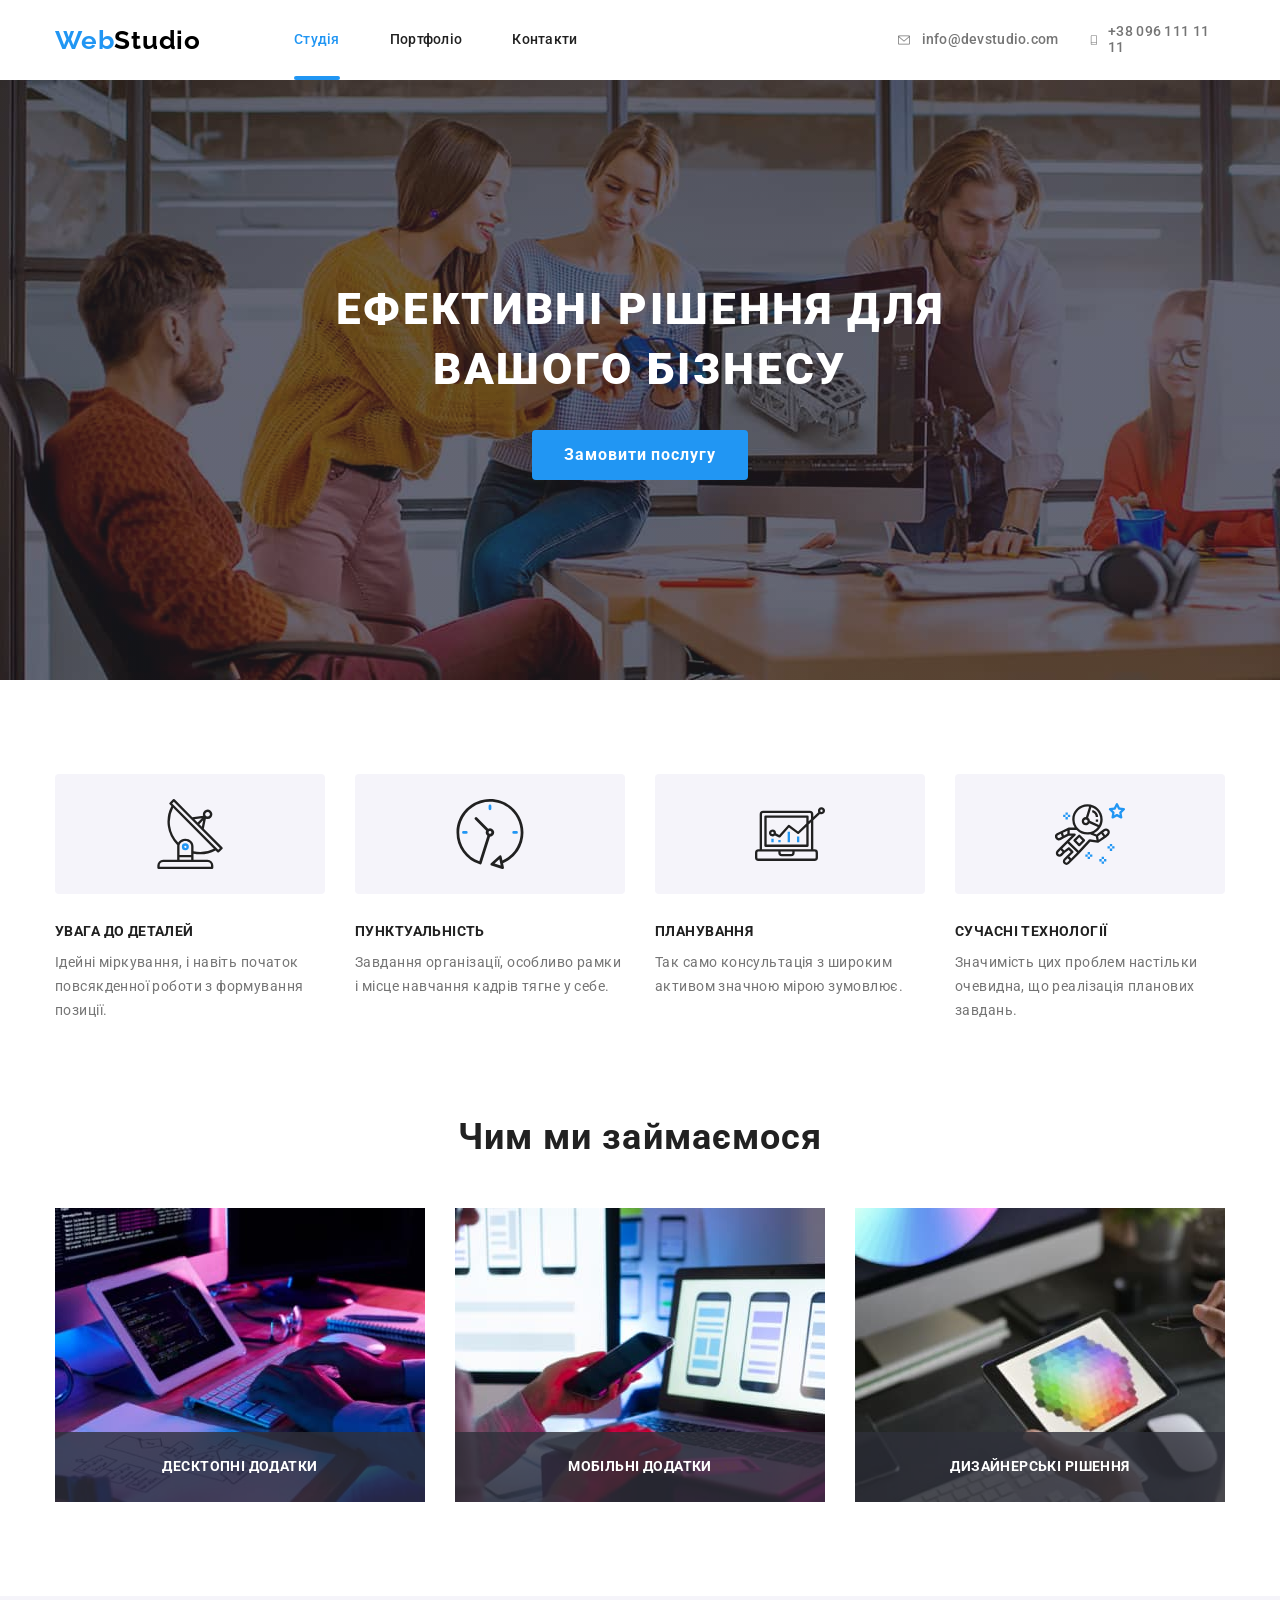
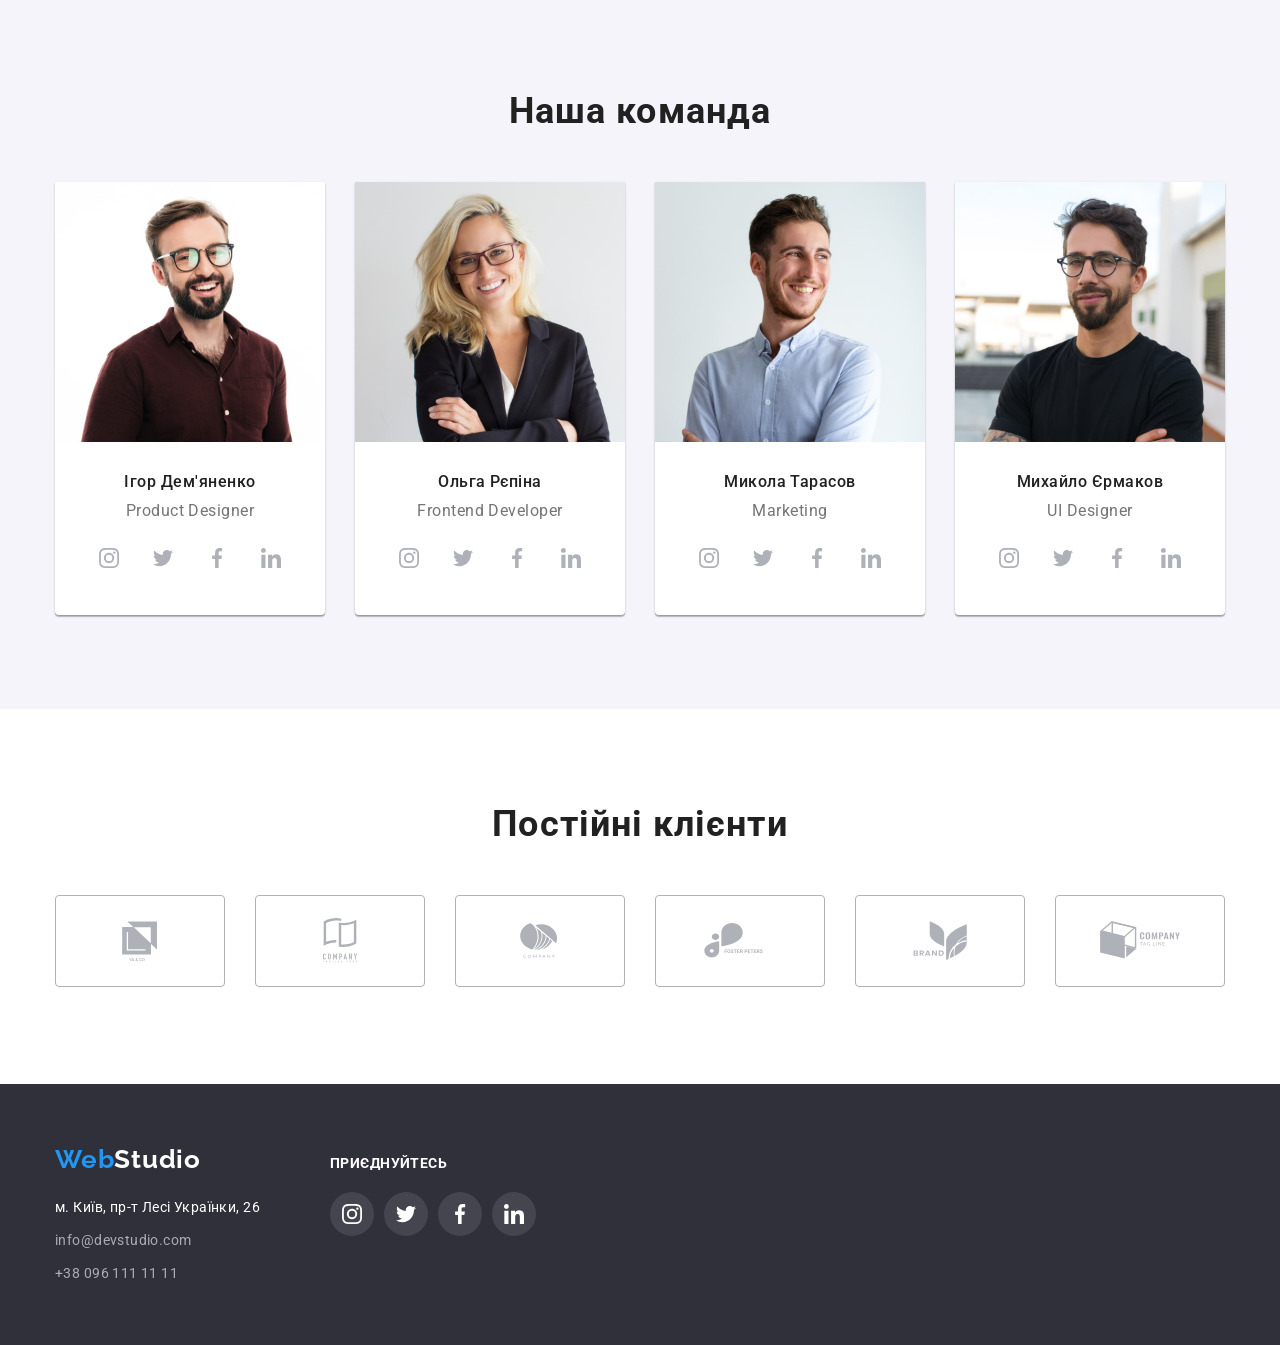
==== index.html @ 21a1889b "Initial commit" ====
<!DOCTYPE html>
<html lang="uk">
<head>
    <meta charset="UTF-8">
    <meta http-equiv="X-UA-Compatible" content="IE=edge">
    <meta name="viewport" content="width=device-width, initial-scale=1.0">
    <title>Студія</title>
    <!-- підключені шрифти -->
    <link rel="preconnect" href="https://fonts.googleapis.com">
    <link rel="preconnect" href="https://fonts.gstatic.com" crossorigin>
    <link href="https://fonts.googleapis.com/css2?family=Raleway:wght@700&family=Roboto:wght@400;500;700;900&display=swap" rel="stylesheet">
    <!--modern-normalize-->
    <link rel="stylesheet" href="https://cdnjs.cloudflare.com/ajax/libs/modern-normalize/1.1.0/modern-normalize.min.css" integrity="sha512-wpPYUAdjBVSE4KJnH1VR1HeZfpl1ub8YT/NKx4PuQ5NmX2tKuGu6U/JRp5y+Y8XG2tV+wKQpNHVUX03MfMFn9Q==" crossorigin="anonymous" referrerpolicy="no-referrer" />
    <!-- підключений css -->
    <link rel="stylesheet" href="./css/styles.css" />
</head>
<body>
    
<!--Шапка сайту-->    
<header>
        <nav>
        <div class="container header-nav">
        <!-- <nav> -->
            <a href="./index.html" class="logo"><span class="logo-span">Web</span>Studio</a>
            <ul class="sity-nav list">
                <li class="item"><a href="./index.html" class="link open">Студія</a></li>
                <li class="item"><a href="./portfolio.html" class="link">Портфоліо</a></li>
                <li class="item"><a href="" class="link">Контакти</a></li>
            </ul>
        <!-- </nav> -->
            <ul class="adr-nav list">
                <li class="nav-mail">
                        <a href="mailto:info@devstudio.com" class="mail">
                            <svg class= "icon-envelope" Width = "16px" Height= "12px" >
                                <use href="./images/icons.svg#envelope"></use>
                            </svg>
                            info@devstudio.com
                        </a>
                </li>
                <li class="nav-tel">
                         <a href="tel:+38096111111" class="tel">
                            <svg class="icon-smartphone" Width = "10px" Height= "16px" >
                                <use href="./images/icons.svg#smartphone"></use>
                            </svg>
                            +38 096 111 11 11
                        </a>
                </li>
            </ul> 
        </div>
        </nav> 
</header>

<div class="container"></div>

<main>
    <!--головний банер-->
    <section class="hero">
        <div class="hero-center">
        <h1 class="hero-title">Ефективні рішення для<br/> вашого бізнесу</h1>
        <button type="button" class="button" data-modal-open>Замовити послугу</button>
        </div>
    </section>
    <!--Головні переваги-->

    <section class="benef">
        <div class="container">
        <h2 hidden>Головні переваги</h2>
        <ul class="benefits">
            <li class="item">
                <div class="benefits-img">
                    <svg Width = 70px Height=70px >
                        <use href="./images/icons.svg#antenna"></use>
                    </svg>
                </div>
                <h3 class="title">УВАГА ДО ДЕТАЛЕЙ</h3>
                <p class="text">Ідейні міркування, і навіть початок повсякденної роботи з формування позиції.</p>
            </li>
            <li class="item">
                <div class="benefits-img">
                    <svg Width = 70px Height=70px >
                        <use href="./images/icons.svg#clock"></use>
                    </svg>
                </div>
                <h3 class="title">ПУНКТУАЛЬНІСТЬ</h3>
                <p class="text">Завдання організації, особливо рамки і місце навчання кадрів тягне у себе.</p>
            </li>
            <li class="item">
                <div class="benefits-img">
                    <svg Width = 70px Height=70px >
                        <use href="./images/icons.svg#diagram"></use>
                    </svg>
                </div>
                <h3 class="title">ПЛАНУВАННЯ</h3>
                <p class="text">Так само консультація з широким активом значною мірою зумовлює.</p>
            </li>
            <li class="item">
                <div class="benefits-img">
                    <svg Width = 70px Height=70px >
                        <use href="./images/icons.svg#astronaut"></use>
                    </svg>
                </div>
                <h3 class="title">СУЧАСНІ ТЕХНОЛОГІЇ</h3>
                <p class="text">Значимість цих проблем настільки очевидна, що реалізація планових завдань.</p>
            </li>
        </ul>
    </div>
    </section>

    <!--Чим ми займаємося-->

    <section class="caption-section">
    <div class="container">
        <h2 class="caption">Чим ми займаємося</h2>
        <ul class="caption-img">
            <li class="item">
                <div class="cap-box">
                    <img src="./images/apply-robot1.jpg" alt="приклади робіт 1" width="370">
                    <div class="cap-overlay">
                        <p>Десктопні додатки</p>
                    </div>
                </div>
            </li>

            <li class="item">
                <div class="cap-box">
                    <img src="./images/apply-robot2.jpg" alt="приклади робіт 2" width="370">
                    <div class="cap-overlay">
                        <p>Мобільні додатки</p>
                    </div>
                </div>                           
            </li>
            
            <li class="item">
                <div class="cap-box">
                    <img src="./images/apply-robot3.jpg" alt="приклади робіт 3" width="370">
                    <div class="cap-overlay">
                        <p>Дизайнерські рішення</p>
                    </div>
                </div>     
            </li>
        </ul>
    </div>
    </section>

    <!--Наша команда-->


    <section class="our-teem">
        <div class="container"> 
        <h2 class="caption">Наша команда</h2>
        <ul class="card-set">
            <li class="item">
                <img src="./images/photo-ihor-demyanenko.jpg" alt="фото Ігор Дем'яненко" width="270" >
                <div class="paragraf">
                    <h3 class="lead">Ігор Дем'яненко</h3>
                    <p class="post">Product Designer</p>
                    <div class="block-icon">
                        <a href="" class="icon">
                            <svg width = "20px" heigh = "20px" >
                                <use href="./images/icons.svg#instagram"></use>
                            </svg>
                        </a>
                        <a href="" class="icon">
                            <svg width = 20px heigh = 20px >
                                <use href="./images/icons.svg#twitter"></use>
                            </svg>
                        </a>
                        <a href="" class="icon">
                            <svg width = 20px heigh = 20px >
                                <use href="./images/icons.svg#facebook"></use>
                            </svg>
                        </a>
                        <a href="" class="icon">
                            <svg width = 20px heigh = 20px >
                                <use href="./images/icons.svg#linkedin"></use>
                            </svg>
                        </a>
                    </div>
                </div>
            </li>

            <li class="item">
                <img src="./images/photo-olga-repina.jpg" alt="фото Ольга Рєпіна" width="270" >
                <div class="paragraf">
                    <h3 class="lead">Ольга Рєпіна</h3>
                    <p class="post">Frontend Developer</p>
                    <div class="block-icon">
                        <a href="" class="icon">
                            <svg width = 20px heigh = 20px >
                                <use href="./images/icons.svg#instagram"></use>
                            </svg>
                        </a>
                        <a href="" class="icon">
                            <svg width = 20px heigh = 20px >
                                <use href="./images/icons.svg#twitter"></use>
                            </svg>
                        </a>
                        <a href="" class="icon">
                            <svg width = 20px heigh = 20px >
                                <use href="./images/icons.svg#facebook"></use>
                            </svg>
                        </a>
                        <a href="" class="icon">
                            <svg width = 20px heigh = 20px >
                                <use href="./images/icons.svg#linkedin"></use>
                            </svg>
                        </a>
                    </div>
                </div>
            </li>

            <li class="item">
                
                <img src="./images/photo-mykola-tarasov.jpg" alt="фото Микола Тарасов" width="270" >
                <div class="paragraf">
                    <h3 class="lead">Микола Тарасов</h3>
                    <p class="post">Marketing</p>
                    <div class="block-icon">
                        <a href="" class="icon">
                            <svg width = 20px heigh = 20px>
                                <use href="./images/icons.svg#instagram"></use>
                            </svg>
                        </a>
                        <a href="" class="icon">
                            <svg width = 20px heigh = 20px >
                                <use href="./images/icons.svg#twitter"></use>
                            </svg>
                        </a>
                        <a href="" class="icon">
                            <svg width = 20px heigh = 20px >
                                <use href="./images/icons.svg#facebook"></use>
                            </svg>
                        </a>
                        <a href="" class="icon">
                            <svg width = 20px heigh = 20px >
                                <use href="./images/icons.svg#linkedin"></use>
                            </svg>
                        </a>
                    </div>
                </div>
            </li>
            
            <li class="item">
                
                <img src="./images/photo-mykhailo-yermakov.jpg" alt="фото Михайло Єрмаков" width="270" >
                <div class="paragraf">
                    <h3 class="lead">Михайло Єрмаков</h3>
                    <p class="post">UI Designer</p>
                    <div class="block-icon">
                        <a href="" class="icon">
                            <svg width = 20px heigh = 20px>
                                <use href="./images/icons.svg#instagram"></use>
                            </svg>
                        </a>
                        <a href="" class="icon">
                            <svg width = 20px heigh = 20px >
                                <use href="./images/icons.svg#twitter"></use>
                            </svg>
                        </a>
                        <a href="" class="icon">
                            <svg width = 20px heigh = 20px >
                                <use href="./images/icons.svg#facebook"></use>
                            </svg>
                        </a>
                        <a href="" class="icon">
                            <svg width = 20px heigh = 20px >
                                <use href="./images/icons.svg#linkedin"></use>
                            </svg>
                        </a>
                    </div>
                </div>
            </li>  
        </ul>
        </div>
    </section>
    <section class="client">
        <div class="container">
            <h2 class="caption">Постійні клієнти</h2>
            <ul class="client-logo">
                <li>
                    <a href="" class="logo-icon">
                        <svg width = 106px heigh = 60px >
                            <use href="./images/icons.svg#Logo-1"></use>
                        </svg>
                    </a>
                </li>
                <li>
                    <a href="" class="logo-icon">
                        <svg width = 106px heigh = 60px >
                            <use href="./images/icons.svg#Logo-2"></use>
                        </svg>
                    </a>
                </li>
                <li>
                    <a href="" class="logo-icon">
                        <svg width = 106px heigh = 60px >
                            <use href="./images/icons.svg#Logo-3"></use>
                        </svg>
                    </a>
                </li>
                <li>
                    <a href="" class="logo-icon">
                        <svg width = 106px heigh = 60px >
                            <use href="./images/icons.svg#Logo-4"></use>
                        </svg>
                    </a>
                </li>
                <li>
                    <a href="" class="logo-icon">
                        <svg width = 106px heigh = 60px >
                            <use href="./images/icons.svg#Logo-5"></use>
                        </svg>
                    </a>
                </li>
                <li>
                    <a href="" class="logo-icon">
                        <svg width = 106px heigh = 60px >
                            <use href="./images/icons.svg#Logo-6"></use>
                        </svg>
                    </a>
                </li>
            </ul>
        </div>
    </section>

</main>

<!-- Футер -->
    <footer class="footer">
        <div class="container">
            <div>
            <a href="./index.html" class="logo foot-web"><span class="logo-span">Web</span>Studio</a>
            <address>
                <ul class="footer-adr">
                    <li><a href="https://goo.gl/maps/CPtrU1FHBa2aNyZL9" target="_blank" rel="noopener noreferrer nofollow" class="footer-adr">м. Київ, пр-т Лесі Українки, 26</a></li>
                    <li ><a href="mailto:info@devstudio.com" class="footer-nav-mail">info@devstudio.com</a></li>
                    <li ><a href="tel:+38096111111" class="footer-nav-tel">+38 096 111 11 11</a></li>
                </ul>                                  
            </address>
            </div>
            <div class="footer-link">
                <p>приєднуйтесь</p>
                <div class="block-icon">
                    <a href="" class="icon">
                        <svg width = 20px heigh = 20px >
                            <use href="./images/icons.svg#instagram"></use>
                        </svg>
                    </a>
                    <a href="" class="icon">
                        <svg width = 20px heigh = 20px >
                            <use href="./images/icons.svg#twitter"></use>
                        </svg>
                    </a>
                    <a href="" class="icon">
                        <svg width = 20px heigh = 20px >
                            <use href="./images/icons.svg#facebook"></use>
                        </svg>
                    </a>
                    <a href="" class="icon">
                        <svg width = 20px heigh = 20px >
                            <use href="./images/icons.svg#linkedin"></use>
                        </svg>
                    </a>
                </div>
            </div>
        </div>
    </footer>


    <div class="backdrop is-hidden" data-modal>
        <div class="modal">
            <button data-modal-close class="modal-but">
                <svg width = 11px heigh = 11px>
                    <use href="./images/icons.svg#icon-Vector"></use>
                </svg>
            </button>
        </div>
    </div>
    
    <script src="./js/modal.js"></script>
</body>
</html>
---- css/styles.css ----
:root {
  --logo-text-black: #000000;
  --primary-text-color: #212121;
  --title-text-color: #757575;
  --accent-color: #2196F3;
  --primary-background: #F5F5F5;
  --second-background: #2F303A;
  --third-background:#F5F4FA;
  --second-text-color: #FFFFFF;
  --button-background: #188CE8;
  --footer-text-color: rgba(255, 255, 255, 0.6);
  --footer-background: rgba(47, 48, 58, 1);
  --hero-background: rgba(47, 48, 58, 0.4);
  --icon-background-1: #AFB1B8;
  --icon-bacckground-2: rgba(255, 255, 255, 0.1);
  --border: #ECECEC;
  --border-portfolio: #EEEEEE;
  --backdrop-background: rgba(0, 0, 0, 0.2);
  --cap-box-before: rgba(47, 48, 58, 0.8);
}

body {
    color: var(--primary-text-color);
    font-family: "Roboto", sans-serif;

}

h1,
h2,
h3,
h4,
h5,
h6,
p {
  margin: 0;
}

ul, ol{
  margin: 0;
  padding-left: 0;
}

img {
  display: block;
  max-width: 100%;
  height: auto;
}

li {
  list-style: none;
}


.container{
  width: 1200px;
  padding-left: 15px;
  padding-right: 15px;

  margin-left: auto;
  margin-right: auto;

  /* outline: 2px solid tomato; */
}
  /* --------Header-------- */

  /* Logo */
  .logo {
    font-family: Raleway;
    font-weight: 700;
    font-size: 26px;
    letter-spacing: 0.03em;
    line-height: 1.19;
    color: var(--logo-text-black);
    text-decoration: none;
  }

  .logo-span {
    color: var(--accent-color);
  }

/* Site nav */

  header {
    background-color: var(--second-text-color);
  }

  .header-nav{
    display: flex;
    align-items: center;  
  }

  .sity-nav{
      display: flex;
      margin-left: 93px;
      margin-right: 318px;
  }

  .sity-nav .item + .item {
      margin-left: 50px;
  }


  .sity-nav .link {
      display: block;
      padding-top: 32px;
      padding-bottom: 32px;

      color: var(--primary-text-color);

      text-decoration: none;  
      font-weight: 500;
      font-size: 14px;
      line-height: 1.14; 
      letter-spacing: 0.02em;  

      transition: color 250ms cubic-bezier(0.4, 0, 0.2, 1);
  }

  .link:hover, .link:focus{
      color: var(--accent-color);
  }

  .sity-nav .open {
      color: var(--accent-color);

  }

  .link{
    position: relative;
  }
  .open::after{
    content: "";
    position: absolute;
    width: 100%;
    height: 4px;
    bottom:0;
    right: 0;

    background: #2196F3;
    border-radius: 2px;
  }

/* Контакти */

.adr-nav{
  display: inline-flex;
  align-items: center;
  justify-content: center;
}

  .adr-nav li + li {
    margin-left: 30px;

  }

  .nav-mail, .nav-tel {
    display: inline-flex;
    align-items: center;
    justify-content: center;
  }

      .mail, .tel {
      display: inline-flex;    
      color: var(--title-text-color); 
      fill: var(--title-text-color); 

      text-decoration: none;   
      font-style: normal;
      align-items: center;
      font-weight: 500; 
      font-size: 14px;
      line-height: 1.14;  
      letter-spacing: 0.02em;

      transition: color 250ms cubic-bezier(0.4, 0, 0.2, 1),
      fill 250ms cubic-bezier(0.4, 0, 0.2, 1);;
  }


  .icon-envelope, .icon-smartphone{
    margin-right: 10px;
  }

  .mail:hover, .tel:hover, .adr:hover,
  .mail:focus, .tel:focus, .adr:focus {
    color: var(--accent-color);
    fill: var(--accent-color);
  }

  .line{
    border: 1px solid var(--border);
  }
/* --------main index-------- */

/* Головний банер */

  .hero{
    max-width: 1600px;
    height: 600px;
    margin-left: auto;
    margin-right: auto;
    background-image: linear-gradient(
      to right,
      var(--hero-background) , 
      var(--hero-background)), 
      url("../images/img-hero.jpg");

    background-color: var(--second-background);
  }

  .hero-center{
    padding-top: 200px;
    padding-bottom: 200px;
    text-align: center;
  }

  .hero-center > h1 {
    font-weight: 900;
    font-size: 44px;
    line-height: 1.36;
    letter-spacing: 0.06em;
    text-transform: uppercase;
    color: var(--second-text-color);
  }

  .hero-title{
    margin-bottom: 30px;
  }



/* Кнопка на сторінці Студія */

  .button {

  cursor: pointer;
  min-width: 216px;
  height: 50px; 
  background: var(--accent-color);
  border:none;
  border-radius: 4px;
  font-style: normal;
  font-family: inherit;
  letter-spacing: 0.06em;
  font-weight: 700;
  font-size: 16px;
  line-height: 1.88;
  text-align: center;
  color: var(--second-text-color);
  box-shadow: none;

  transition: box-shadow 250ms cubic-bezier(0.4, 0, 0.2, 1),
  background 250ms cubic-bezier(0.4, 0, 0.2, 1);

  }


  .button:hover, .button:focus{
    background: var(--button-background);
    box-shadow: 0px 3px 1px rgba(0, 0, 0, 0.1), 0px 1px 2px rgba(0, 0, 0, 0.08), 0px 2px 2px rgba(0, 0, 0, 0.12);
  }


/* Секція - Головні переваги */
  .benef{
    padding-top: 94px;
    padding-bottom: 94px;
    
  }
  .benefits{
    display: flex;

  }

  .benefits > .item{
    width: 270px;
  }

  .benefits .item +.item{
    margin-left: 30px;
  }

  .benefits-img{
    display: flex;
    justify-content: center;
    align-items: center;
    
    width: 270px;
    height: 120px;   
    background-color: var(--third-background);
    border-radius: 4px;
    margin-bottom: 30px;

  }

  .title{
    margin-top: 0;
    margin-bottom: 10px;
    font-weight: 700;
    font-size: 14px;
    line-height: 1.14;
    letter-spacing: 0.03em;
    text-transform: uppercase;
  }

  .text {
    margin: 0;
    color: var(--title-text-color);
    font-size: 14px;
    line-height: 1.72;
    letter-spacing: 0.03em;
  }
  
/* Секція - Чим ми займаємося */

  .caption {
    margin-bottom: 50px;

    text-align: center;
    font-size: 36px;
    line-height: 1.17;
    font-weight: 700;
    letter-spacing: 0.03em;
  }

  .caption-section{
    padding-bottom: 94px;
  }


  .caption-img{
    display: flex;

  }

  .caption-img .item + .item{
    margin-left: 30px;
  }

.cap-box{
  position: relative;
}

.cap-overlay{
  position: absolute;
  left: 50%;
  bottom: 27px;
  transform: translate(-50%) ;

  font-weight: 700;
  font-size: 14px;
  line-height: 1.14;
  letter-spacing: 0.03em;
  text-transform: uppercase;
  color: var(--second-text-color);
  /* opacity: 0; */
}

.cap-box::before {
  position: absolute;
  width: 100%;
  height: 70px;
  content: "";
  bottom: 0;
 
  background: var(--cap-box-before);

  /* opacity: 0; */
}

/* .item:hover .cap-box::before, .cap-box:focus .cap-box::before, 
.cap-box:hover .cap-overlay, .cap-box:focus .cap-overlay {
  opacity: 1;
} */

/* Секція - Наша команда */

  .our-teem {
    background: var(--third-background);
    padding-top: 94px;
    padding-bottom: 94px;
  }

  .card-set{
    display: flex;
    gap: 30px;
    margin-bottom: 0;
    margin-left: 0;
  
  
  }
  .card-set .item {
   background-color: var(--second-text-color); 
   box-shadow: 0px 1px 3px rgba(0, 0, 0, 0.12), 0px 1px 1px rgba(0, 0, 0, 0.14), 0px 2px 1px rgba(0, 0, 0, 0.2);
   border-radius: 0px 0px 4px 4px;
  }

  .paragraf{
    margin-bottom: 30px;
    margin-top: 30px;
  }

  .lead {


    font-size: 16px;
    line-height: 1.19;
    text-align: center;
    font-weight: 500;
    letter-spacing: 0.03em;
  }

  .post {
    margin-top: 10px;
    margin-bottom: 16px;
    font-size: 16px;
    line-height: 1.19;
    text-align: center;
    letter-spacing: 0.03em;
    color: var(--title-text-color);
    
  }

  /* БЛОК соц. мереж*/

  .block-icon{
    display: inline-flex;
    margin-left: 32px;
  }

  .icon{
    display: flex;
    height: 44px;
    width: 44px;
    border-radius:22px;
    justify-content: center;
    background-color: var(--second-text-color);
    fill: var(--icon-background-1);

    transition: fill 250ms cubic-bezier(0.4, 0, 0.2, 1),
    background-color 250ms cubic-bezier(0.4, 0, 0.2, 1);
  }

  .block-icon .icon+.icon{
    margin-left: 10px
  }

  .icon:hover, .icon:focus{
    background-color: var(--accent-color);
    fill: var(--second-text-color);
  }

/* Постійні клієнти */

.client > .container {
  display: block;
  justify-content: center;
  /* background-color: var(--primary-background); */
}

.client {
  padding-bottom: 94px;
  padding-top: 94px;
}


.client-logo{
  display: inline-flex;
}

.client-logo li + li{
 margin-left: 30px ;
}

.logo-icon{
  display: flex;
  width: 170px;
  height: 92px;
  border: 1px solid var(--icon-background-1);
  border-radius: 4px;
  justify-content: center;
  fill: var(--icon-background-1);

  transition: fill 250ms cubic-bezier(0.4, 0, 0.2, 1),
  border 250ms cubic-bezier(0.4, 0, 0.2, 1);
}

.logo-icon:hover, .logo-icon:focus{
  fill: var(--accent-color);
  border: 1px solid var(--accent-color);
}


/* --------footer-------- */

  .footer {

    background-color: var(--footer-background); 
    padding-top: 60px;
    padding-bottom: 60px;
    display: flex;
  }

  .footer-nav-mail, .footer-nav-tel, .footer-adr  {
    color: var(--footer-text-color); 
    text-decoration: none;  
    font-style: normal;
    font-weight: 400;
    font-size: 14px;
    line-height: 1.72;
    letter-spacing: 0.03em;

    transition: color 250ms cubic-bezier(0.4, 0, 0.2, 1);
  }

  .footer-adr {
    margin: 0;
    padding: 0;
    margin-top: 20px;

    color: var(--second-text-color);

    transition: color 250ms cubic-bezier(0.4, 0, 0.2, 1);
  }

  .footer-adr li + li{ 
    margin-top: 9px;
  }

  .footer-nav-mail:hover, .footer-nav-tel:hover, .footer-adr:hover,
  .footer-nav-mail:focus, .footer-nav-tel:focus, .footer-adr:focus {
    color: var(--accent-color);
  }

  .foot-web{
    color: var(--second-text-color);
  }

  .footer > .container{
    display: flex;
  }

  .footer-link{
    margin-left: 70px;
    margin-top: 12px;
  }

  .footer-link > p {
    margin-bottom: 20px;

    font-weight: 700;
    text-transform: uppercase;
    font-size: 14px;
    letter-spacing: 0.03em;
    line-height: 1.14;
    color: var(--second-text-color);
  }

  .footer-link > .block-icon{
    margin-left: 0;
  }

  .footer-link > .block-icon > .icon {
    background-color: var(--icon-bacckground-2);
    fill: var(--second-text-color);

    transition: fill 250ms cubic-bezier(0.4, 0, 0.2, 1),
    background-color 250ms cubic-bezier(0.4, 0, 0.2, 1);
  }

  .footer-link > .block-icon > .icon:hover,
  .footer-link > .block-icon > .icon:focus{
    background-color: var(--accent-color);
    fill: var(--second-text-color);
  }


  /* --------main portfolio-------- */

  .container-but{
    display: flex;
    justify-content: center;

    margin-bottom: 50px;
  }

  .container-but .item +.item{
    margin-left: 8px;
  }

  .flex-container{
    display: flex;
    flex-wrap: wrap;
  }

  .flex-container  .item{
    width: 370px;
    margin-right: 30px;
    margin-bottom: 30px;
    background: var(--second-text-color);
    border: 1px solid var(--border-portfolio);
  }


  .flex-container .item:nth-child(3n) {
    margin-right: 0;
  } 

  .flex-container .item:nth-last-child(-n + 3) {
    margin-bottom: 0;
  } 

  .portfolio{
    padding-top: 94px;
    padding-bottom: 94px;

    background-color: var(--second-text-color);
  }


  .headline {
    font-weight: 700;
    font-size: 18px;
    line-height: 2;
    letter-spacing: 0.06em;
    color: var(--primary-text-color);
  
  }

  .flex-container > li > .item:hover
  .flex-container > li > .item:focus{
    cursor: pointer;
    
  }


  a  {
    text-decoration: none;
  }

  .quote{
    padding-top: 4px;

    font-size: 16px;
    line-height: 1.88;
    letter-spacing: 0.03em;
    font-weight: 400;
    color: var(--title-text-color);
  }

  .flex-container  .item:hover, .flex-container  .item:focus {
    box-shadow: 0px 1px 1px rgba(0, 0, 0, 0.12), 0px 4px 4px rgba(0, 0, 0, 0.06), 1px 4px 6px rgba(0, 0, 0, 0.16);
  }


  .link-text {
    padding-top: 20px;
    padding-bottom: 20px;
    padding-left: 24px;
  }

  /* Позиційні елементи */

  .box{
    position: relative;
    overflow: hidden;


  }


  .box-overlay > p{
    width: 322px;
    height: 160px;

    position: absolute;
    top: 50%;
    left: 50%;
    transform: translate(-50%, -50%);

    font-size: 18px;
    line-height: 1.56;   
    letter-spacing: 0.03em;
    
    color: var(--second-text-color);
  }

  .box-overlay{
    position: absolute;
    top: 0;
    left: 0;
    width: 100%;
    height: 100%;

    background: rgba(33, 150, 243, 0.9);

    transform: translateY(101%);
    transition: transform 250ms cubic-bezier(0.4, 0, 0.2, 1);

  }

  .item:hover .box-overlay, .item:focus .box-overlay,
  .item:hover .box::before, .item:focus .box::before {
    transform: translateY(0);
  }


    /* Кнопки на сторінці Портфоліо */

    .buttons {
      cursor: pointer;
      background: var(--third-background);
      border-radius: 4px;
      font-weight: 500;
      font-size: 16px;
      line-height: 1.62;
      font-family: inherit;
      text-align: center;
      border:none;
      letter-spacing: 0.03em;
      color: var(--primary-text-color);
      box-shadow: none;

      transition: color 250ms cubic-bezier(0.4, 0, 0.2, 1),
      box-shadow 250ms cubic-bezier(0.4, 0, 0.2, 1),
      background 250ms cubic-bezier(0.4, 0, 0.2, 1);
    }
  
    .buttons:hover, .buttons:focus{
      background: var(--accent-color);
      color: var(--second-text-color);
      box-shadow: 0px 3px 1px rgba(0, 0, 0, 0.1), 0px 1px 2px rgba(0, 0, 0, 0.08), 0px 2px 2px rgba(0, 0, 0, 0.12);
    }

    /* .button:active{
      
      data-modal-open
    } */
  
    .one {
      padding: 6px 25px;
    }
  
    .two {
      padding: 6px 22px;
    }
  
    .three {
      padding: 6px 22px;
    }
  
    .four {
      padding: 6px 22px;
    }
  
    .five {
      padding: 6px 22px;
    }

/* Модальне вікно */


.backdrop{
  position: fixed;
  top: 0;
  left: 0;
  width: 100%;
  height: 100%;
  background: var(--backdrop-background);
  visibility: visible;

  opacity: 1;
  transition: opacity 250ms cubic-bezier(0.4, 0, 0.2, 1), visibility 250ms cubic-bezier(0.4, 0, 0.2, 1);
}

.backdrop.is-hidden{
  visibility: hidden;
  opacity: 0;
  pointer-events: none;

  /* transition: transform 500ms cubic-bezier(0.4, 0, 0.2, 1); */
}

.backdrop.is-hidden .modal{
  transform: translate(-50%, -50%) scale(2);
}

.modal{
  position: absolute;
  top: 50%;
  left: 50%;

  min-width: 528px;
  min-height: 581px;

  background: var(--second-text-color);
  box-shadow: 0px 1px 3px rgba(0, 0, 0, 0.12), 0px 1px 1px rgba(0, 0, 0, 0.14), 0px 2px 1px rgba(0, 0, 0, 0.2);
  border-radius: 4px;

  transform: translate(-50%, -50%) scale(1);

  transition: transform 250ms cubic-bezier(0.4, 0, 0.2, 1);

}

/* кнопка у модальному вікні */

.modal-but{
  cursor: pointer;
  width: 30px;
  height: 30px;
  display: flex;
  align-items: center;
  justify-content: center;
  fill: var(--logo-text-black);


  position: absolute;
  top: 8px;
  right: 8px;

  background: var(--second-text-color);
  border: 1px solid rgba(0, 0, 0, 0.1);
  border-radius: 50%;

}
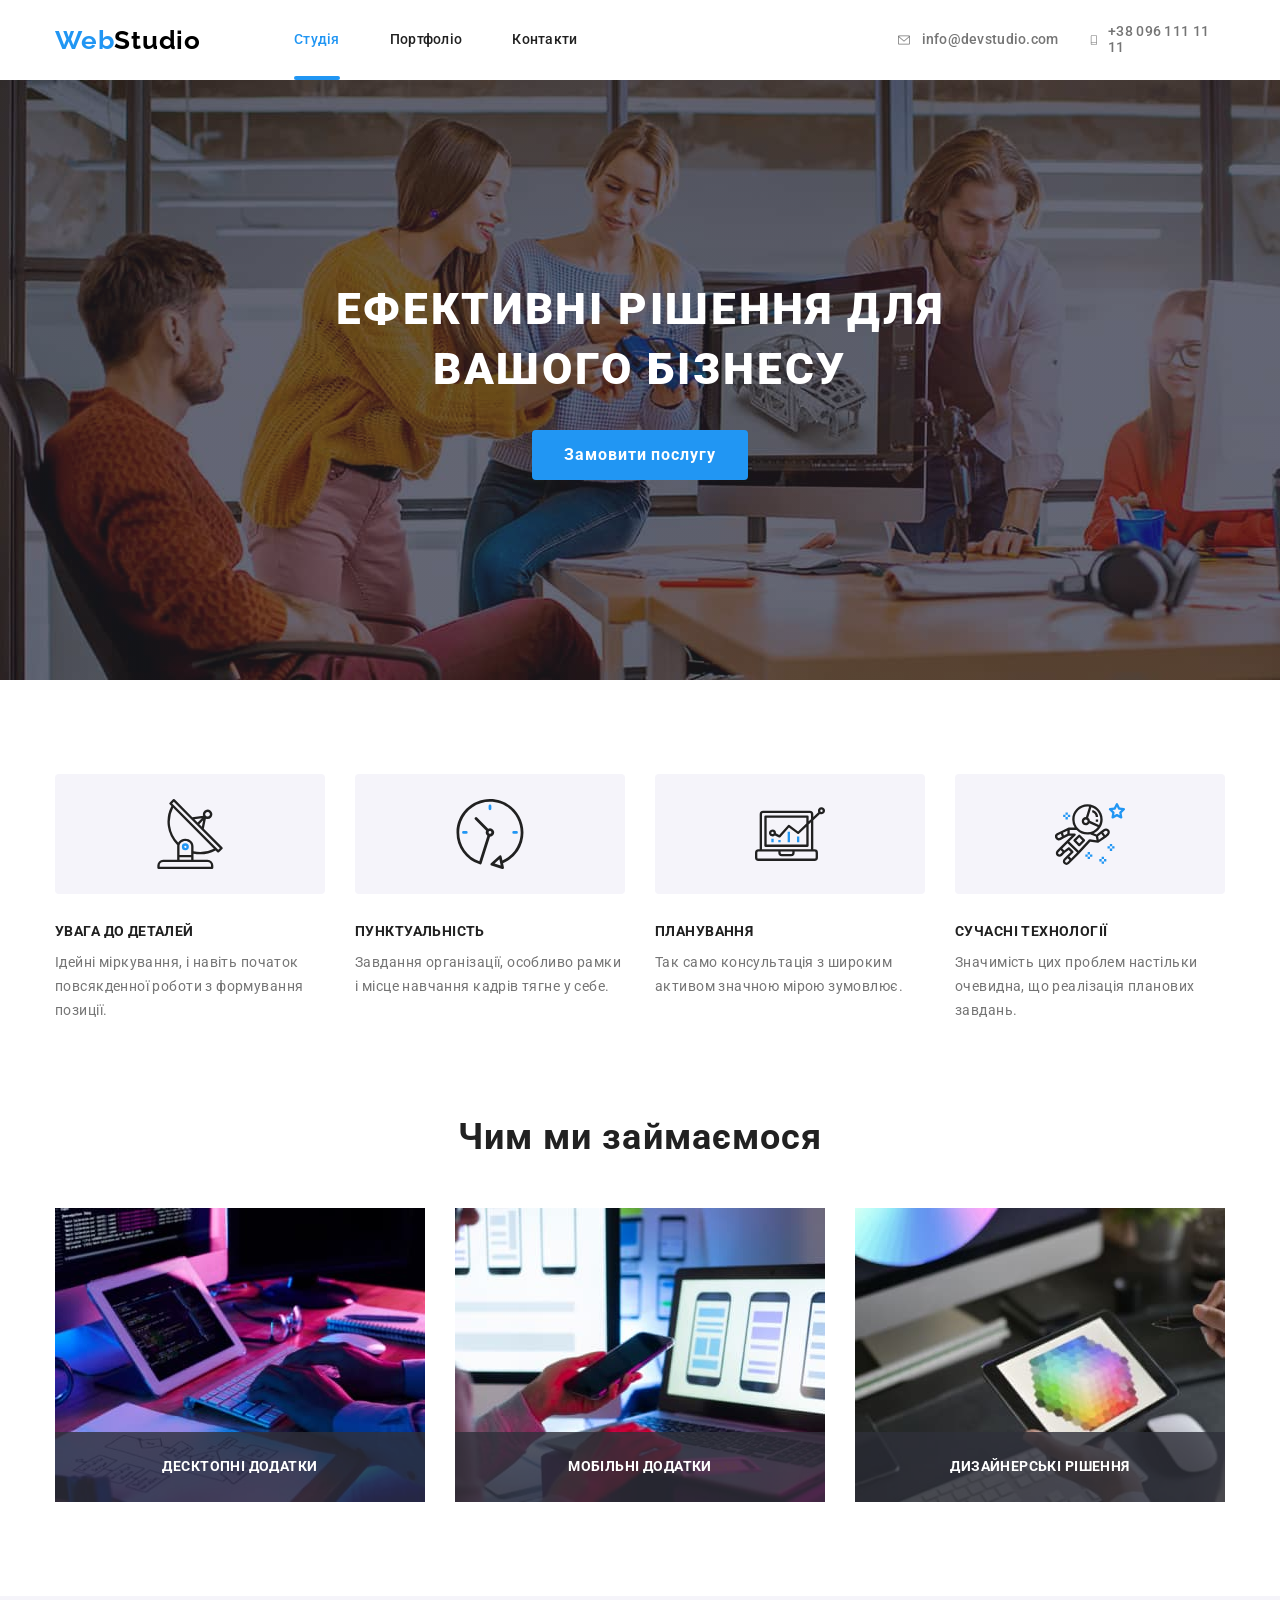
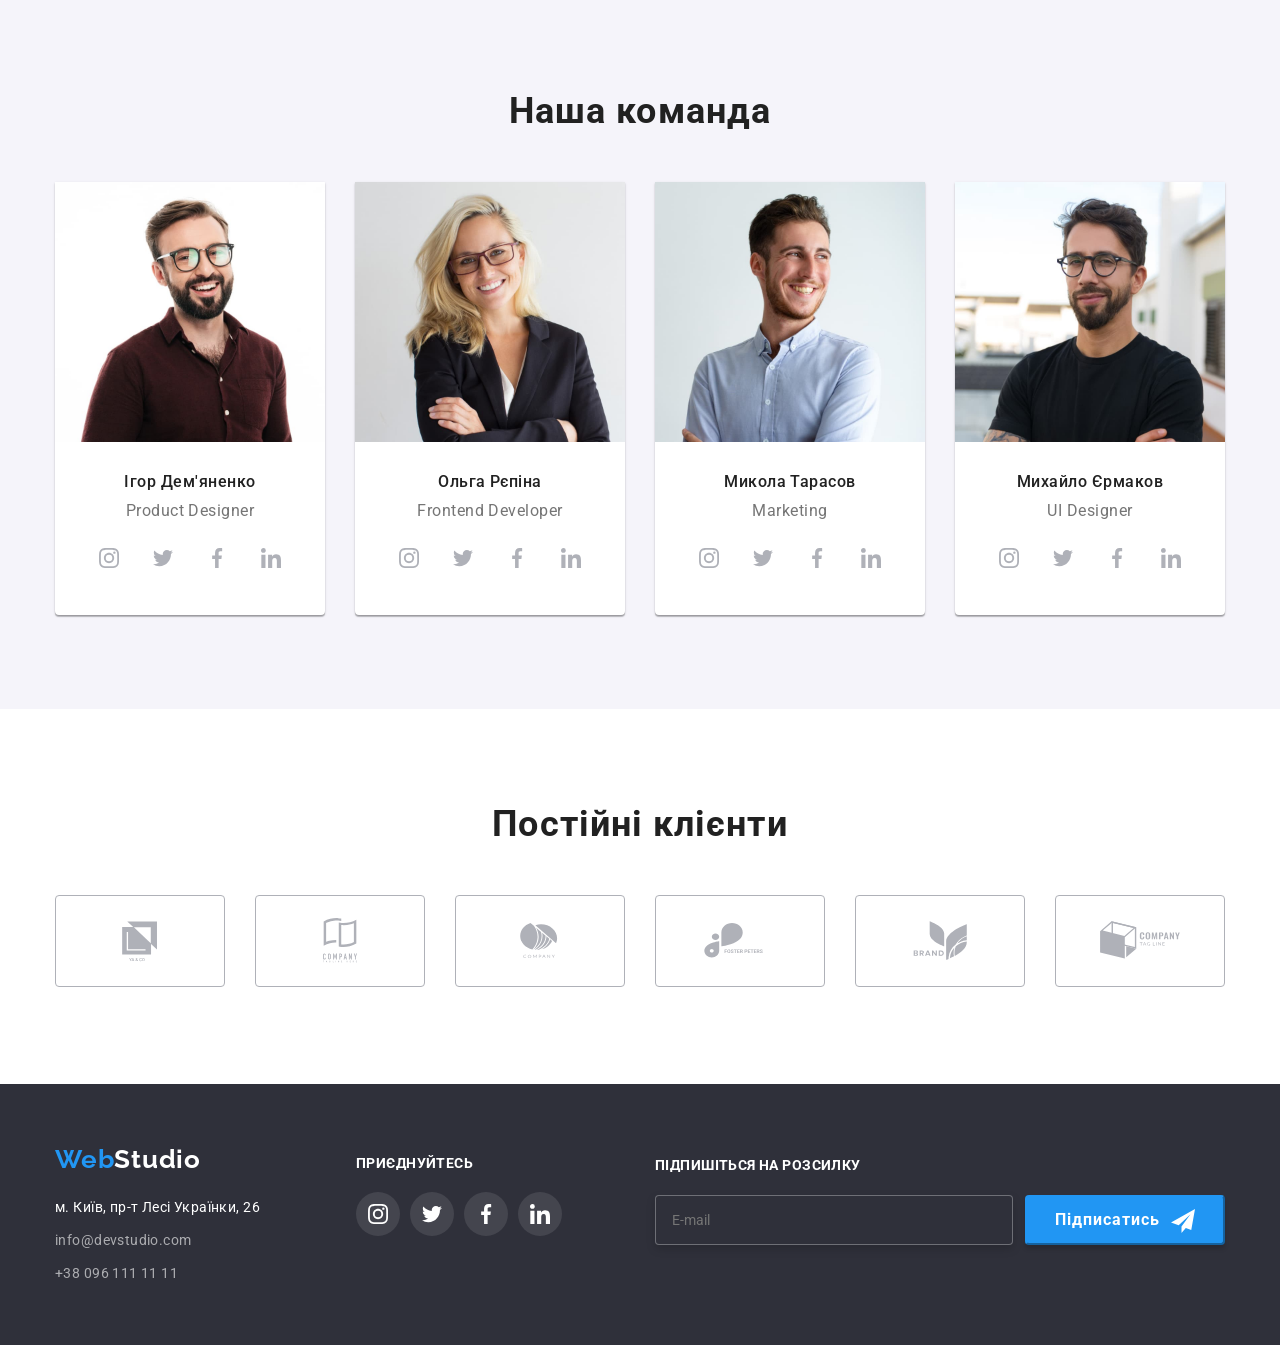
==== commit 4cb61f37: "HW 6.1" ====
--- a/index.html
+++ b/index.html
@@ -329,14 +329,14 @@
     <footer class="footer">
         <div class="container">
             <div>
-            <a href="./index.html" class="logo foot-web"><span class="logo-span">Web</span>Studio</a>
-            <address>
-                <ul class="footer-adr">
-                    <li><a href="https://goo.gl/maps/CPtrU1FHBa2aNyZL9" target="_blank" rel="noopener noreferrer nofollow" class="footer-adr">м. Київ, пр-т Лесі Українки, 26</a></li>
-                    <li ><a href="mailto:info@devstudio.com" class="footer-nav-mail">info@devstudio.com</a></li>
-                    <li ><a href="tel:+38096111111" class="footer-nav-tel">+38 096 111 11 11</a></li>
-                </ul>                                  
-            </address>
+                <a href="./index.html" class="logo foot-web"><span class="logo-span">Web</span>Studio</a>
+                <address>
+                    <ul class="footer-adr">
+                        <li><a href="https://goo.gl/maps/CPtrU1FHBa2aNyZL9" target="_blank" rel="noopener noreferrer nofollow" class="footer-adr">м. Київ, пр-т Лесі Українки, 26</a></li>
+                        <li ><a href="mailto:info@devstudio.com" class="footer-nav-mail">info@devstudio.com</a></li>
+                        <li ><a href="tel:+38096111111" class="footer-nav-tel">+38 096 111 11 11</a></li>
+                    </ul>                                  
+                </address>
             </div>
             <div class="footer-link">
                 <p>приєднуйтесь</p>
@@ -363,19 +363,114 @@
                     </a>
                 </div>
             </div>
+            <form class="subscription">
+                <label for="form-subscription">Підпишіться на розсилку</p>
+
+                <div class="subscription-icon">
+                <input class="form-subscription" type="email" name="email" id="form-subscription" placeholder="E-mail"/>
+                <button type="submit" class="subscription-button">
+                    Підписатись
+                    <svg class= "footer-send" width = 24px heigh = 24px >
+                        <use href="./images/icons.svg#footer-send"></use>
+                    </svg>
+                </button>
+                </div>
+
+            </form>
         </div>
     </footer>
 
 
+
+    <!-- Модальне вікно -->
     <div class="backdrop is-hidden" data-modal>
         <div class="modal">
             <button data-modal-close class="modal-but">
-                <svg width = 11px heigh = 11px>
-                    <use href="./images/icons.svg#icon-Vector"></use>
+                <svg width = "11px" heigh = "11px">
+                    <use href="./images/icons.svg#icon-X"></use>
                 </svg>
             </button>
+                <!-- Форма: Залиште свої дані -->
+
+                <form class="form">
+                    <h2 class="form-title">Залиште свої дані, ми вам передзвонимо</h2>
+                    <!-- імя -->
+                    <div class="form-field" >                    
+                            <label for="name">Ім'я</label>
+                            
+                            <div class="form-icon" >
+                                <input type="text" width="448px" name="user-nsme" id="name" autofocus >    
+                                <svg width = "12px" height="12px">
+                                    <use href="./images/icons.svg#icon-person"></use>
+                                </svg>
+                            </div>
+                    </div>
+                    <!-- Телефон -->
+                    <div class="form-field">
+                        <label for="tel">Телефон</label>
+                     
+
+                        <div class="form-icon" >
+                            <input type="text" name="tel" id="tel">    
+                            <svg width = "13px" height="13px">
+                                <use href="./images/icons.svg#phone"></use>
+                            </svg>
+                        </div>
+                    </div>
+
+                    <!-- Пошта -->
+                    <div class="form-email  form-field">
+                        <label for="email">Пошта</label>
+
+                        <div class="form-icon" >
+                            <input type="email" name="email" id="email">    
+                            <svg width = "15px" height="12px">
+                                <use href="./images/icons.svg#email"></use>
+                            </svg>
+                        </div>
+                        
+                    </div>
+
+                    <!-- Коментар -->
+                    <div class="form-comment">
+                        <label for="comment">Коментар</label>
+                        <textarea class="comment" name="comment" id="comment"  placeholder="Введіть текст"></textarea>
+                    </div>
+
+                    <!-- Погоджуюсь з розсилкою -->
+                    <div class="form-checkbox">
+                        <label class="label" for="agree">
+                        <input class="checkbox" type="checkbox" name="agree" value="" id="agree">
+                        
+                        <div class="icon-span">
+                            <span class=""></span>
+                            <svg  class="icons-checkbox" width = "11px" height="8px">
+                                <use href="./images/icons.svg#check"></use>
+                            </svg>
+                        </div>
+                        Погоджуюся з розсилкою та приймаю&ensp;
+                        <span><a href=""> Умови договору</a></span>
+                        </label> 
+                    </div>
+ 
+                    <!-- Кнопка відправити -->
+
+                    <div class="form-button">
+                        <button type="submit" class="button-form">Відправити</button>
+                    </div>
+                </form>  
+
+
+
         </div>
     </div>
+
+
+  
+
+
+
+
     
     <script src="./js/modal.js"></script>
 </body>
--- a/css/styles.css
+++ b/css/styles.css
@@ -19,6 +19,9 @@
   --border-portfolio: #EEEEEE;
   --backdrop-background: rgba(0, 0, 0, 0.2);
   --cap-box-before: rgba(47, 48, 58, 0.8);
+  --text-form-placeholder: rgba(117, 117, 117, 0.5);
+  --form-second-color: rgba(33, 150, 243, 1);
+  
 }
 
 body {
@@ -138,7 +141,7 @@
     bottom:0;
     right: 0;
 
-    background: #2196F3;
+    background: var(--accent-color);
     border-radius: 2px;
   }
 
@@ -519,6 +522,7 @@
     margin: 0;
     padding: 0;
     margin-top: 20px;
+    width: 231px;
 
     color: var(--second-text-color);
 
@@ -547,7 +551,7 @@
     margin-top: 12px;
   }
 
-  .footer-link > p {
+  .footer-link > p, .subscription > label {
     margin-bottom: 20px;
 
     font-weight: 700;
@@ -576,6 +580,72 @@
     fill: var(--second-text-color);
   }
 
+  /* підпишись на розсилку */
+.subscription{
+  display: block ;
+  margin-left: 93px;
+  margin-top: 12px;
+  
+}
+
+.subscription-icon{
+  display: flex;
+
+}
+
+.form-subscription{
+  padding-left: 16px;
+  padding-top: 15px;
+  padding-bottom: 15px;
+  width: 358px;
+  margin-top: 20px;
+
+  background-color: #2F303A;
+  border: 1px solid rgba(255, 255, 255, 0.3);
+  filter: drop-shadow(0px 4px 4px rgba(0, 0, 0, 0.15));
+  border-radius: 4px;
+}
+.subscription-button{
+  
+  position: relative;
+  cursor: pointer;
+
+  
+  width: 200px;
+  height: 50px;
+  margin-left: 12px;
+  margin-top: 20px;
+  padding-left: 28px;
+  
+  background: #2196F3;
+  box-shadow: 0px 4px 4px rgba(0, 0, 0, 0.15);
+  border-radius: 4px;
+  border-color: #2196F3;
+
+  font-weight: 700;
+  font-size: 16px;
+  line-height: 1.88;
+
+  text-align: start;
+
+  letter-spacing: 0.06em;
+
+  color: #FFFFFF;
+
+}
+
+.footer-send {
+  position: absolute;
+  top: 0;
+  right: 0;
+  height: 24px;
+  margin-right: 28px;
+  margin-top: 12px;
+
+
+
+  fill: #FFFFFF;
+}
 
   /* --------main portfolio-------- */
 
@@ -734,10 +804,6 @@
       box-shadow: 0px 3px 1px rgba(0, 0, 0, 0.1), 0px 1px 2px rgba(0, 0, 0, 0.08), 0px 2px 2px rgba(0, 0, 0, 0.12);
     }
 
-    /* .button:active{
-      
-      data-modal-open
-    } */
   
     .one {
       padding: 6px 25px;
@@ -759,7 +825,7 @@
       padding: 6px 22px;
     }
 
-/* Модальне вікно */
+/* ----------------------Модальне вікно-------------------------------- */
 
 
 .backdrop{
@@ -780,7 +846,6 @@
   opacity: 0;
   pointer-events: none;
 
-  /* transition: transform 500ms cubic-bezier(0.4, 0, 0.2, 1); */
 }
 
 .backdrop.is-hidden .modal{
@@ -805,7 +870,8 @@
 
 }
 
-/* кнопка у модальному вікні */
+
+/* кнопка закрити модальне вікно */
 
 .modal-but{
   cursor: pointer;
@@ -824,13 +890,256 @@
   background: var(--second-text-color);
   border: 1px solid rgba(0, 0, 0, 0.1);
   border-radius: 50%;
-
-}
-
-
-
-
-
-
-  
-
+}
+
+.modal-but > svg {
+  height: 11px;
+}
+
+.modal-but:focus, .modal-but:hover{
+  fill: #2196F3;
+  transition: fill 250ms cubic-bezier(0.4, 0, 0.2, 1);
+}
+
+/* --------Форма: Залиште свої дані ------------*/
+
+.form{
+  width: 448px;
+  margin: 40px;
+}
+
+.form-field, .form-comment{
+  display: flex;
+  flex-direction: column;
+
+  margin-top: 10px;
+  font-weight: 400;
+  font-size: 12px;
+  line-height: 1.17;
+
+
+  letter-spacing: 0.01em;
+  color: var(--title-text-color);
+}
+
+.form-field input{
+  margin: 0;
+  padding-top: 12px;
+  padding-bottom: 12px;
+  padding-left: 42px;
+
+  font-weight: 400;
+  font-size: 12px;
+  line-height: 1.17;
+  letter-spacing: 0.01em;
+
+  border: 1px solid rgba(33, 33, 33, 0.2);
+  border-radius: 4px;
+}
+
+
+
+.comment{
+
+  padding-top: 12px;
+  padding-bottom: 12px;
+  padding-left: 16px;
+  padding-right: 16px;
+ 
+  resize: none; 
+  width: 448px;
+	height: 120px;
+
+  font-weight: 400;
+  font-size: 12px;
+  line-height: 1.17;
+  letter-spacing: 0.01em;
+
+
+  border: 1px solid rgba(33, 33, 33, 0.2);
+  border-radius: 4px;
+}
+
+
+
+.comment::placeholder{
+  color: var(--text-form-placeholder);
+}
+
+.form-field label,   .form-comment label{
+  margin-bottom: 4px;
+}
+
+.form-checkbox{
+  display: flex;
+  margin-top: 20px;
+  margin-bottom: 30px;
+
+  font-weight: 400;
+  font-size: 14px;
+  line-height: 1.71;
+  letter-spacing: 0.03em;
+
+  color: var(--title-text-color);
+}
+
+.form-field input::placeholder{
+
+  font-size: 12px;
+  line-height: 1.17;
+  letter-spacing: 0.01em;
+
+  color: var(--text-form-placeholder);
+}
+
+.form-title{
+  margin-bottom: 12px;
+  font-weight: 700;
+  font-size: 20px;
+  line-height: 1.15;
+  text-align: center;
+  letter-spacing: 0.03em;
+}
+
+.form-comment{
+  display: flex;
+  flex-direction: column;
+}
+
+.form-checkbox a{
+  font-weight: 400;
+  font-size: 14px;
+  line-height: 1.71;
+
+  letter-spacing: 0.03em;
+  color: var(--form-second-color);
+  border-bottom: 1px solid var(--form-second-color);
+
+
+}
+
+.form-field:focus input, .form-field:hover input,
+ .form-field:active input, .form-field:hover svg,
+ .form-comment:focus textarea, .form-comment:hover textarea  {
+  border-color: var(--form-second-color);
+  fill:var(--accent-color); 
+  cursor: pointer;
+  transition: border-color 250ms cubic-bezier(0.4, 0, 0.2, 1),
+  fill 250ms cubic-bezier(0.4, 0, 0.2, 1);
+}
+
+.button-form{
+  
+  cursor: pointer;
+  width: 200px;
+  height: 50px;
+
+  font-weight: 700;
+  font-size: 16px;
+  line-height: 1.88;
+
+  text-align: center;
+
+  letter-spacing: 0.06em;
+
+  color: var(--second-text-color);
+  background: var(--accent-color);
+  box-shadow: 0px 4px 4px rgba(0, 0, 0, 0.15);
+  border-radius: 4px;
+  border: none;
+
+}
+
+.form-button{
+  display: flex;
+  align-items: center;
+  justify-content: center;
+  
+}
+
+
+.form-icon {
+  position: relative;
+  flex-direction: column;
+}
+
+.form-icon input{
+  width: 448px;
+}
+
+.form-icon svg {
+  position: absolute;
+  top: 0;
+  left: 0;
+  margin-top: 14px;
+  margin-bottom: 14px;
+  margin-left: 15px;
+  box-sizing: border-box;
+  width: 12px;
+  height: 12px;
+}
+
+input:focus-visible, textarea:focus-visible {
+  outline: 1px solid var(--accent-color);
+  border-radius: 3px;
+}
+
+/* ховаемо чекбокс */
+
+.checkbox{
+  appearance: none;
+  
+}
+
+.form-checkbox > label{
+  display: flex;
+  align-items: center;
+  justify-content: center;
+}
+
+.icon-span{
+  display: inline-block;
+  position: relative;
+  height: 15px;
+  width: 16px;
+  border: 2px solid rgba(33, 33, 33, 1);
+  ;
+  border-radius: 4px;
+  margin-right: 7px;
+  margin-left: 12px;
+}
+
+
+.icons-checkbox{
+  position: absolute;
+  top: 50%;
+  right: 50%;
+  transform: translate(50%, -50%);
+
+  background-origin: border-box;
+  z-index: 0; 
+}
+
+
+
+.checkbox:checked + .icon-span{
+  background: var(--accent-color);
+  border-color: var(--accent-color);
+  background-origin: border-box;
+  z-index: 1;
+
+  transition: background 250ms cubic-bezier(0.4, 0, 0.2, 1),
+  border-color 250ms cubic-bezier(0.4, 0, 0.2, 1),
+  z-index 250ms cubic-bezier(0.4, 0, 0.2, 1);
+}
+
+
+
+
+
+
+
+
+
+  
+
